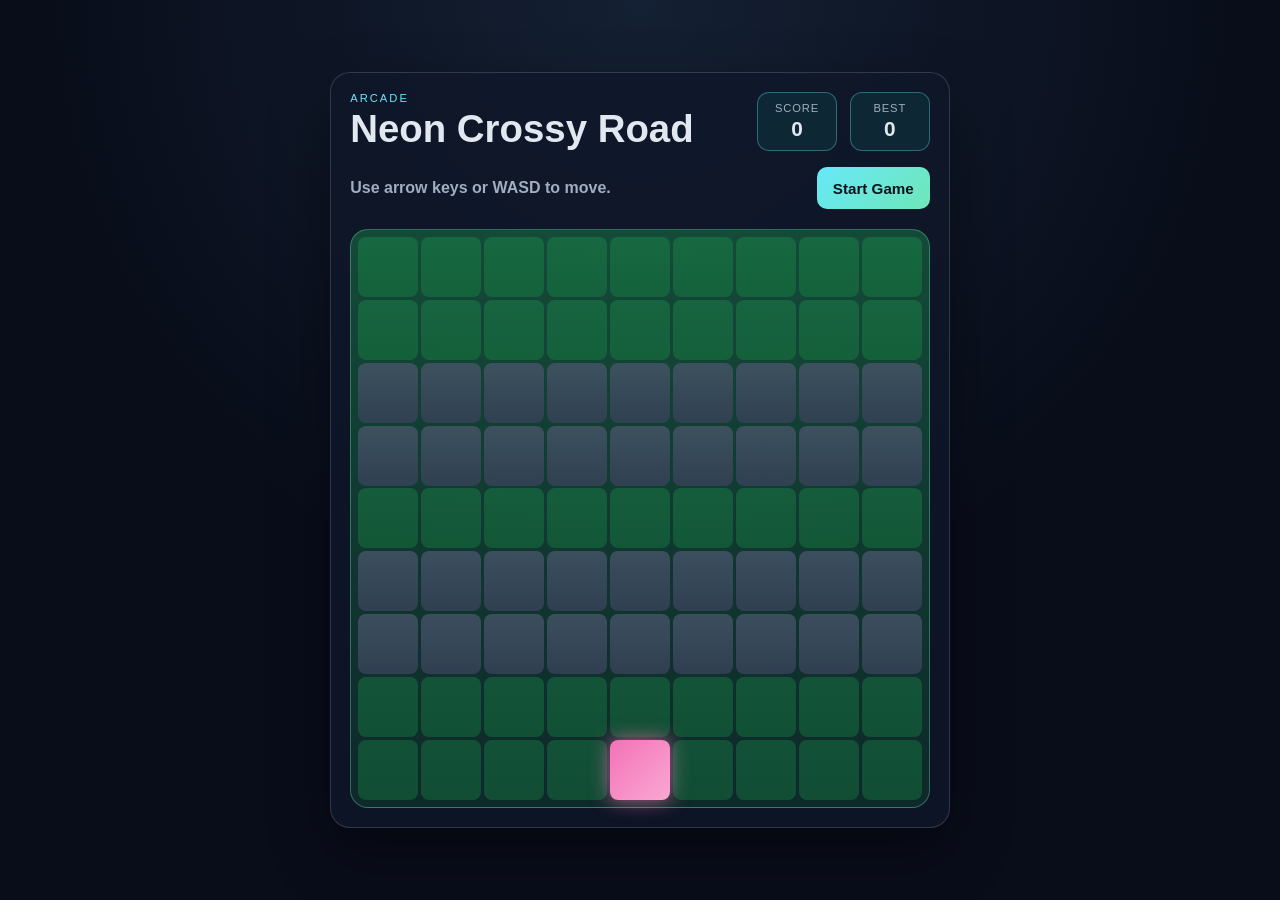
==== crossy-roads/index.html @ 70659f72 "Crossy Road" ====
<!DOCTYPE html>
<html lang="en">

<head>
  <meta charset="UTF-8" />
  <meta name="viewport" content="width=device-width, initial-scale=1.0" />
  <title>Neon Crossy Road</title>
  <link rel="stylesheet" href="styles.css" />
</head>

<body>
  <main class="game-shell">
    <header class="topbar">
      <div>
        <p class="eyebrow">Arcade</p>
        <h1>Neon Crossy Road</h1>
      </div>
      <div class="scoreboard">
        <div class="stat">
          <span>Score</span>
          <strong id="score">0</strong>
        </div>
        <div class="stat">
          <span>Best</span>
          <strong id="best">0</strong>
        </div>
      </div>
    </header>

    <div class="status-row">
      <p id="message">Press Start to begin.</p>
      <button id="start-btn" type="button">Start Game</button>
    </div>

    <div id="board" class="board" aria-label="Crossy road game board"></div>
  </main>

  <script src="script.js"></script>
</body>

</html>
---- crossy-roads/styles.css ----
:root {
  --bg1: #090d1a;
  --bg2: #101a2a;
  --panel: rgba(15, 23, 42, 0.9);
  --panel-border: rgba(148, 163, 184, 0.25);
  --cyan: #67e8f9;
  --mint: #6ee7b7;
  --pink: #f472b6;
  --gold: #fbbf24;
  --danger: #fb7185;
  --road: #2d3748;
  --grass: #123524;
  --track: #e2e8f0;
  --text: #e2e8f0;
  --muted: #a0aec0;
}

* {
  box-sizing: border-box;
}

body {
  margin: 0;
  min-height: 100vh;
  display: grid;
  place-items: center;
  background: radial-gradient(circle at top, #142033, var(--bg1) 55%);
  color: var(--text);
  font-family: Arial, Helvetica, sans-serif;
}

.game-shell {
  width: min(90vw, 620px);
  background: rgba(15, 23, 42, 0.75);
  border: 1px solid var(--panel-border);
  border-radius: 20px;
  box-shadow: 0 24px 60px rgba(0, 0, 0, 0.4);
  padding: 1.2rem;
}

.topbar {
  display: flex;
  justify-content: space-between;
  align-items: center;
  gap: 1rem;
}

.eyebrow {
  margin: 0 0 0.2rem;
  font-size: 0.7rem;
  letter-spacing: 0.18em;
  text-transform: uppercase;
  color: var(--cyan);
}

h1 {
  margin: 0;
  font-size: clamp(1.8rem, 3vw, 2.5rem);
}

.scoreboard {
  display: flex;
  gap: 0.8rem;
}

.stat {
  min-width: 80px;
  background: rgba(15, 118, 110, 0.18);
  border: 1px solid rgba(103, 232, 249, 0.35);
  border-radius: 12px;
  padding: 0.55rem 0.7rem;
  text-align: center;
}

.stat span {
  display: block;
  font-size: 0.7rem;
  letter-spacing: 0.08em;
  text-transform: uppercase;
  color: var(--muted);
}

.stat strong {
  display: block;
  margin-top: 0.2rem;
  font-size: 1.3rem;
}

.status-row {
  display: flex;
  justify-content: space-between;
  align-items: center;
  gap: 1rem;
  margin: 1rem 0 1.2rem;
}

#message {
  margin: 0;
  color: var(--muted);
  font-weight: 600;
}

button {
  border: none;
  border-radius: 10px;
  padding: 0.8rem 1rem;
  font-size: 0.95rem;
  font-weight: 700;
  cursor: pointer;
  transition: transform 0.12s ease, filter 0.2s ease;
}

button:hover {
  filter: brightness(1.08);
}

button:active {
  transform: translateY(1px);
}

#start-btn {
  background: linear-gradient(135deg, var(--cyan), var(--mint));
  color: #06131d;
}

.board {
  display: grid;
  grid-template-columns: repeat(9, minmax(0, 1fr));
  gap: 0.18rem;
  background: linear-gradient(180deg, rgba(34, 197, 94, 0.3), rgba(22, 163, 74, 0.15));
  border: 1px solid rgba(110, 231, 183, 0.35);
  border-radius: 18px;
  padding: 0.45rem;
  aspect-ratio: 1 / 1;
}

.cell {
  display: grid;
  place-items: center;
  border-radius: 8px;
  background: rgba(15, 23, 42, 0.2);
}

.cell.grass {
  background: linear-gradient(180deg, rgba(34, 197, 94, 0.24), rgba(22, 163, 74, 0.3));
}

.cell.road {
  background: linear-gradient(180deg, rgba(71, 85, 105, 0.8), rgba(51, 65, 85, 0.9));
}

.cell.player {
  background: linear-gradient(135deg, var(--pink), #f9a8d4);
  box-shadow: 0 0 20px rgba(244, 114, 182, 0.75);
}

.cell.obstacle {
  background: linear-gradient(135deg, var(--cyan), var(--gold));
  box-shadow: inset 0 0 0 2px rgba(15, 23, 42, 0.25);
}

@media (max-width: 560px) {
  .game-shell {
    padding: 1rem;
  }

  .topbar,
  .status-row {
    flex-direction: column;
    align-items: flex-start;
  }

  .scoreboard {
    width: 100%;
    justify-content: space-between;
  }

  #start-btn {
    width: 100%;
  }
}
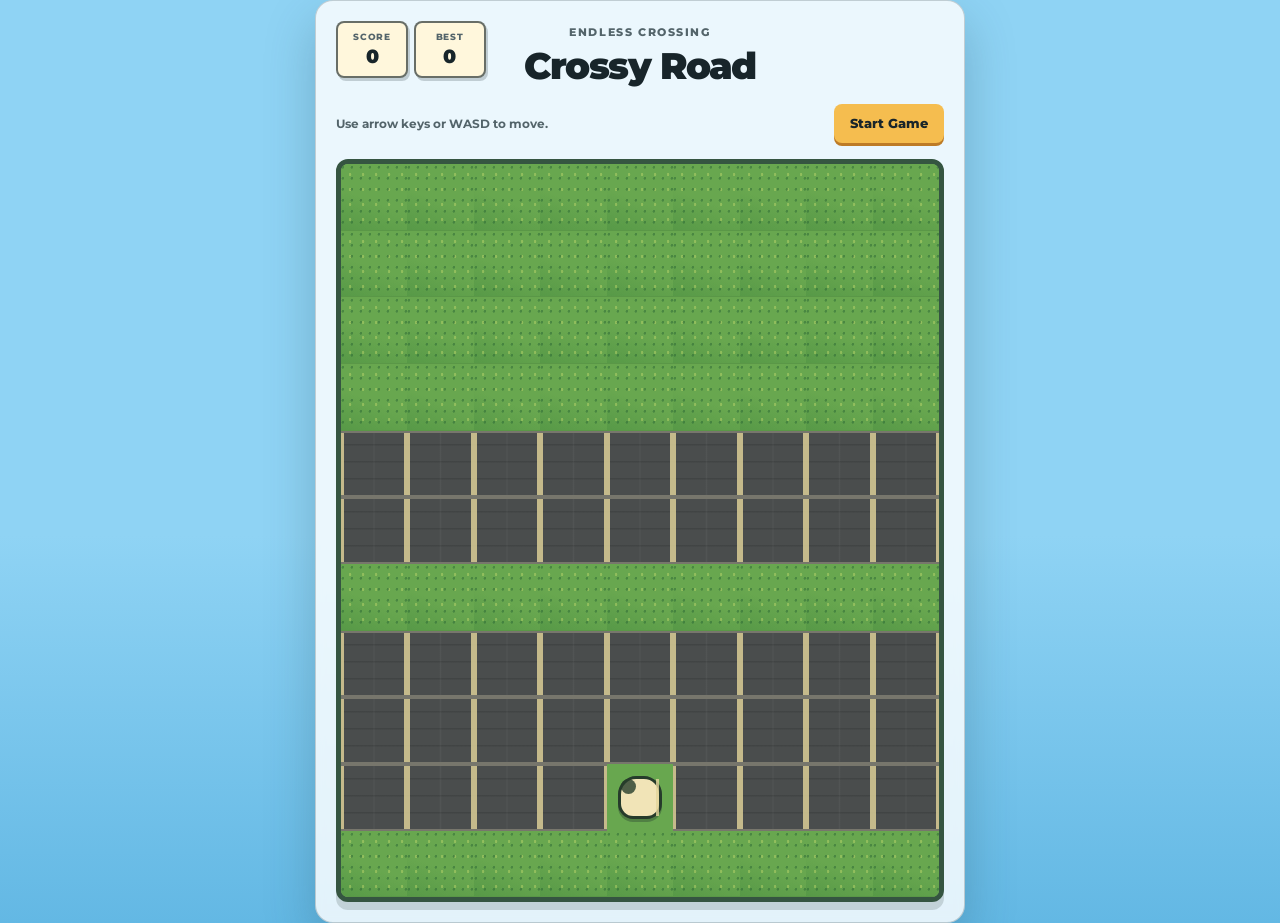
==== commit df3fad82: "crossy roads" ====
--- a/crossy-roads/index.html
+++ b/crossy-roads/index.html
@@ -4,7 +4,7 @@
 <head>
   <meta charset="UTF-8" />
   <meta name="viewport" content="width=device-width, initial-scale=1.0" />
-  <title>Neon Crossy Road</title>
+  <title>Crossy Road</title>
   <link rel="stylesheet" href="styles.css" />
 </head>
 
@@ -12,8 +12,8 @@
   <main class="game-shell">
     <header class="topbar">
       <div>
-        <p class="eyebrow">Arcade</p>
-        <h1>Neon Crossy Road</h1>
+        <p class="eyebrow">Endless crossing</p>
+        <h1>Crossy Road</h1>
       </div>
       <div class="scoreboard">
         <div class="stat">
--- a/crossy-roads/styles.css
+++ b/crossy-roads/styles.css
@@ -1,18 +1,17 @@
+@import url('https://fonts.googleapis.com/css2?family=Montserrat:wght@700;800;900&display=swap');
+
 :root {
-  --bg1: #090d1a;
-  --bg2: #101a2a;
-  --panel: rgba(15, 23, 42, 0.9);
-  --panel-border: rgba(148, 163, 184, 0.25);
-  --cyan: #67e8f9;
-  --mint: #6ee7b7;
-  --pink: #f472b6;
-  --gold: #fbbf24;
-  --danger: #fb7185;
-  --road: #2d3748;
-  --grass: #123524;
-  --track: #e2e8f0;
-  --text: #e2e8f0;
-  --muted: #a0aec0;
+  --sky: #8fd3f4;
+  --sky-deep: #63b8e4;
+  --grass: #68a74f;
+  --grass-dark: #4d8e42;
+  --road: #4a4d4d;
+  --road-dark: #3d4141;
+  --road-line: #e4d69c;
+  --text: #18252a;
+  --muted: #53646a;
+  --panel: rgba(255, 255, 255, 0.82);
+  --border: rgba(24, 37, 42, 0.2);
 }
 
 * {
@@ -24,155 +23,269 @@
   min-height: 100vh;
   display: grid;
   place-items: center;
-  background: radial-gradient(circle at top, #142033, var(--bg1) 55%);
+  background: linear-gradient(180deg, var(--sky) 0 58%, var(--sky-deep));
   color: var(--text);
-  font-family: Arial, Helvetica, sans-serif;
+  font-family: Montserrat, Arial, sans-serif;
 }
 
 .game-shell {
-  width: min(90vw, 620px);
-  background: rgba(15, 23, 42, 0.75);
-  border: 1px solid var(--panel-border);
-  border-radius: 20px;
-  box-shadow: 0 24px 60px rgba(0, 0, 0, 0.4);
-  padding: 1.2rem;
+  position: relative;
+  width: min(92vw, 650px);
+  padding: 1.25rem;
+  border: 1px solid var(--border);
+  border-radius: 18px;
+  background: var(--panel);
+  box-shadow: 0 22px 50px rgba(31, 77, 94, 0.28);
+  backdrop-filter: blur(5px);
 }
 
 .topbar {
   display: flex;
-  justify-content: space-between;
   align-items: center;
-  gap: 1rem;
+  justify-content: center;
+  min-height: 4.5rem;
 }
 
 .eyebrow {
-  margin: 0 0 0.2rem;
-  font-size: 0.7rem;
-  letter-spacing: 0.18em;
+  margin: 0 0 0.25rem;
+  color: var(--muted);
+  font-size: 0.66rem;
+  font-weight: 800;
+  letter-spacing: 0.15em;
+  text-align: center;
   text-transform: uppercase;
-  color: var(--cyan);
 }
 
 h1 {
   margin: 0;
-  font-size: clamp(1.8rem, 3vw, 2.5rem);
+  font-size: clamp(1.5rem, 4vw, 2.3rem);
+  font-weight: 900;
+  letter-spacing: -0.04em;
+  text-align: center;
 }
 
 .scoreboard {
+  position: absolute;
+  top: 1.25rem;
+  left: 1.25rem;
   display: flex;
-  gap: 0.8rem;
+  gap: 0.35rem;
+  z-index: 4;
 }
 
 .stat {
-  min-width: 80px;
-  background: rgba(15, 118, 110, 0.18);
-  border: 1px solid rgba(103, 232, 249, 0.35);
-  border-radius: 12px;
-  padding: 0.55rem 0.7rem;
+  min-width: 4.5rem;
+  padding: 0.5rem 0.65rem;
+  border: 2px solid rgba(24, 37, 42, 0.65);
+  border-radius: 8px;
+  background: #fff7dc;
+  box-shadow: 2px 3px 0 rgba(24, 37, 42, 0.2);
   text-align: center;
 }
 
 .stat span {
   display: block;
-  font-size: 0.7rem;
+  color: var(--muted);
+  font-size: 0.58rem;
+  font-weight: 800;
   letter-spacing: 0.08em;
   text-transform: uppercase;
-  color: var(--muted);
 }
 
 .stat strong {
   display: block;
-  margin-top: 0.2rem;
-  font-size: 1.3rem;
+  margin-top: 0.1rem;
+  font-size: 1.2rem;
+  font-weight: 900;
 }
 
 .status-row {
   display: flex;
+  align-items: center;
   justify-content: space-between;
-  align-items: center;
   gap: 1rem;
-  margin: 1rem 0 1.2rem;
+  margin: 0.7rem 0 1rem;
 }
 
 #message {
   margin: 0;
   color: var(--muted);
-  font-weight: 600;
+  font-size: 0.78rem;
+  font-weight: 700;
 }
 
 button {
-  border: none;
-  border-radius: 10px;
-  padding: 0.8rem 1rem;
-  font-size: 0.95rem;
-  font-weight: 700;
+  border: 0;
+  border-radius: 8px;
+  padding: 0.75rem 1rem;
+  background: #f5bd4f;
+  color: #18252a;
+  font-family: inherit;
+  font-size: 0.8rem;
+  font-weight: 800;
   cursor: pointer;
+  box-shadow: 0 3px 0 #bd7b26;
   transition: transform 0.12s ease, filter 0.2s ease;
 }
 
 button:hover {
-  filter: brightness(1.08);
+  filter: brightness(1.06);
 }
 
 button:active {
-  transform: translateY(1px);
-}
-
-#start-btn {
-  background: linear-gradient(135deg, var(--cyan), var(--mint));
-  color: #06131d;
+  transform: translateY(2px);
+  box-shadow: 0 1px 0 #bd7b26;
 }
 
 .board {
   display: grid;
   grid-template-columns: repeat(9, minmax(0, 1fr));
-  gap: 0.18rem;
-  background: linear-gradient(180deg, rgba(34, 197, 94, 0.3), rgba(22, 163, 74, 0.15));
-  border: 1px solid rgba(110, 231, 183, 0.35);
-  border-radius: 18px;
-  padding: 0.45rem;
-  aspect-ratio: 1 / 1;
+  grid-template-rows: repeat(11, minmax(0, 1fr));
+  gap: 0;
+  overflow: hidden;
+  aspect-ratio: 9 / 11;
+  border: 5px solid #355541;
+  border-radius: 12px;
+  background: var(--grass);
+  box-shadow: inset 0 0 0 2px rgba(255, 255, 255, 0.18), 0 8px 0 rgba(24, 37, 42, 0.16);
 }
 
 .cell {
+  position: relative;
   display: grid;
   place-items: center;
-  border-radius: 8px;
-  background: rgba(15, 23, 42, 0.2);
+  min-width: 0;
+  min-height: 0;
 }
 
 .cell.grass {
-  background: linear-gradient(180deg, rgba(34, 197, 94, 0.24), rgba(22, 163, 74, 0.3));
+  background-color: var(--grass);
+  background-image: radial-gradient(ellipse at 20% 30%, rgba(32, 91, 47, 0.42) 0 1px, transparent 1.5px), radial-gradient(ellipse at 70% 70%, rgba(202, 221, 111, 0.42) 0 1px, transparent 1.5px), linear-gradient(20deg, rgba(36, 111, 48, 0.25), transparent 45%);
+  background-size: 9px 11px, 13px 15px, auto;
+  border-bottom: 1px solid rgba(36, 84, 42, 0.2);
 }
 
 .cell.road {
-  background: linear-gradient(180deg, rgba(71, 85, 105, 0.8), rgba(51, 65, 85, 0.9));
+  background-color: var(--road);
+  background-image: linear-gradient(90deg, transparent 48%, rgba(255, 255, 255, 0.04) 50%, transparent 52%), repeating-linear-gradient(0deg, transparent 0 15px, rgba(30, 33, 33, 0.2) 16px 17px);
+  border-top: 2px solid #77766c;
+  border-bottom: 2px solid #77766c;
+}
+
+.cell.road::before,
+.cell.road::after {
+  position: absolute;
+  top: 0;
+  bottom: 0;
+  width: 3px;
+  background: var(--road-line);
+  content: '';
+  opacity: 0.8;
+}
+
+.cell.road::before {
+  left: 0;
+}
+
+.cell.road::after {
+  right: 0;
 }
 
 .cell.player {
-  background: linear-gradient(135deg, var(--pink), #f9a8d4);
-  box-shadow: 0 0 20px rgba(244, 114, 182, 0.75);
+  z-index: 3;
+  width: 65%;
+  height: 65%;
+  align-self: center;
+  justify-self: center;
+  border: 3px solid #263b2b;
+  border-radius: 42% 42% 35% 35%;
+  background: #f1e4b7;
+  box-shadow: 0 3px 0 rgba(24, 37, 42, 0.3);
+}
+
+.cell.player::before {
+  width: 40%;
+  height: 40%;
+  border-radius: 50%;
+  background: #273d2b;
+  content: '';
 }
 
 .cell.obstacle {
-  background: linear-gradient(135deg, var(--cyan), var(--gold));
-  box-shadow: inset 0 0 0 2px rgba(15, 23, 42, 0.25);
+  z-index: 2;
+  overflow: hidden;
+  border: 2px solid rgba(19, 31, 34, 0.7);
+  border-radius: 5px;
+  background: #c7473e;
+  box-shadow: 0 3px 0 rgba(22, 29, 29, 0.38);
+}
+
+.cell.obstacle.blue {
+  background: #3f78a5;
+}
+
+.cell.obstacle.yellow {
+  background: #d49c39;
+}
+
+.cell.obstacle.green {
+  background: #4b8b5b;
+}
+
+.cell.obstacle.truck {
+  border-radius: 3px;
+}
+
+.car-window {
+  width: 48%;
+  height: 42%;
+  border: 1px solid rgba(19, 31, 34, 0.8);
+  border-radius: 3px;
+  background: linear-gradient(135deg, #c8d7d2 0 48%, #78939a 49% 100%);
+  box-shadow: inset 0 1px rgba(255, 255, 255, 0.45);
+}
+
+.car-light {
+  position: absolute;
+  width: 13%;
+  height: 25%;
+  border-radius: 2px;
+  background: #fff5bd;
+  box-shadow: 0 0 3px #fff5bd;
+}
+
+.car-light-front {
+  left: 8%;
+}
+
+.car-light-back {
+  right: 8%;
+  background: #e98879;
+  box-shadow: none;
 }
 
 @media (max-width: 560px) {
   .game-shell {
-    padding: 1rem;
-  }
-
-  .topbar,
+    padding: 0.8rem;
+  }
+
+  .scoreboard {
+    top: 0.8rem;
+    left: 0.8rem;
+  }
+
+  .stat {
+    min-width: 3.9rem;
+    padding: 0.4rem;
+  }
+
+  .topbar {
+    min-height: 4rem;
+  }
+
   .status-row {
+    align-items: flex-start;
     flex-direction: column;
-    align-items: flex-start;
-  }
-
-  .scoreboard {
-    width: 100%;
-    justify-content: space-between;
   }
 
   #start-btn {
